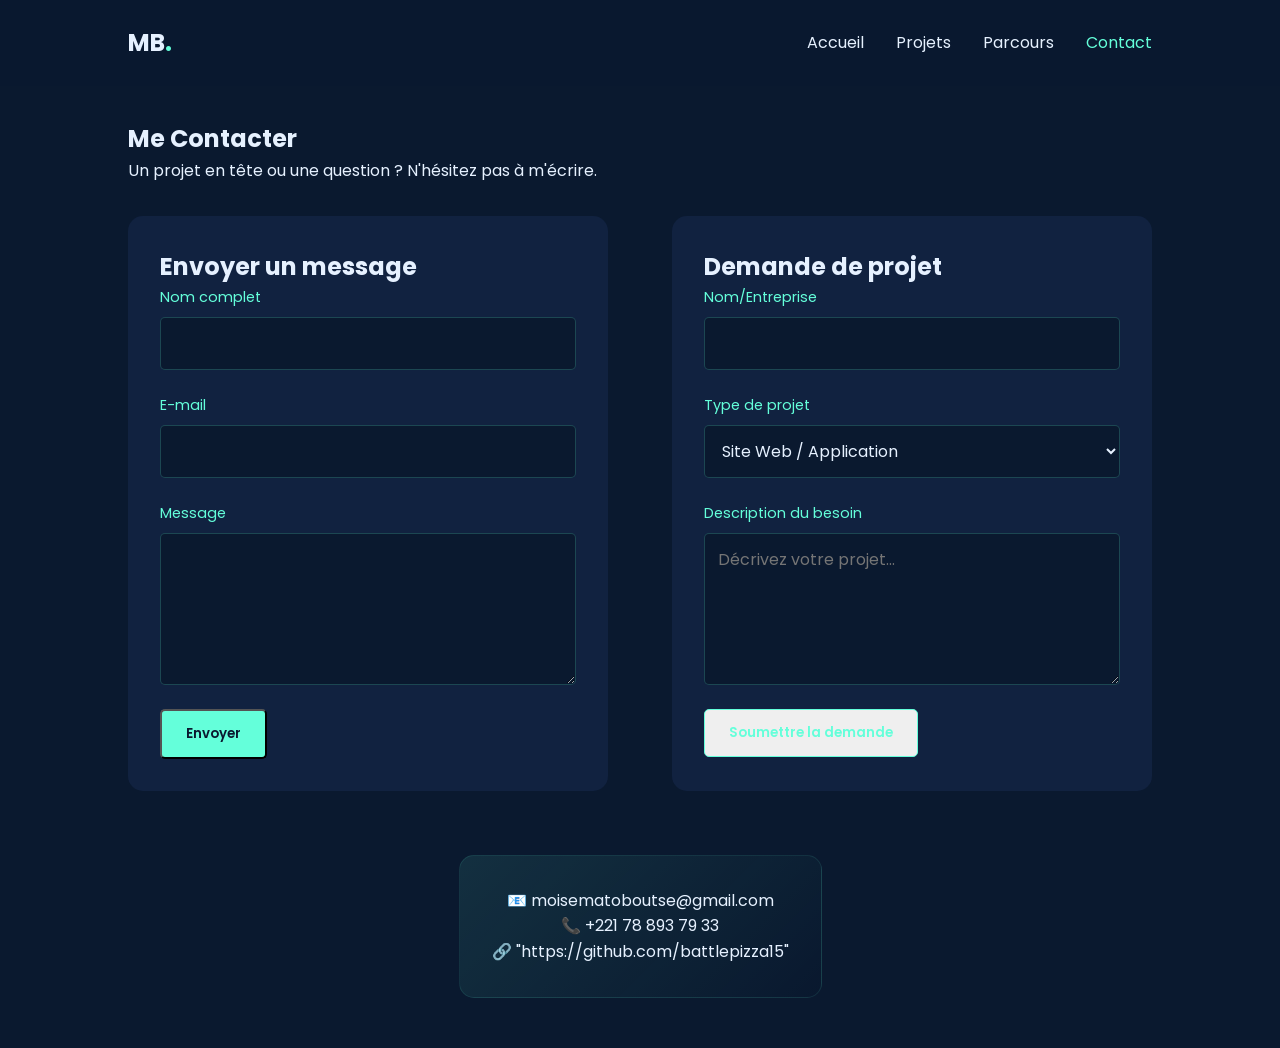
==== portfolio/pages/contact.html @ 06f2cec0 "portfolio complet" ====
<!DOCTYPE html>
<html lang="fr">
<head>
    <meta charset="UTF-8">
    <meta name="viewport" content="width=device-width, initial-scale=1.0">
    <title>Contact | Moise Bienvenue</title>
    <link href="https://fonts.googleapis.com/css2?family=Poppins:wght@300;400;600&display=swap" rel="stylesheet">
    <link rel="stylesheet" href="../css/style.css">
</head>
<body>

    <header>
        <nav class="navbar">
            <div class="logo">MB<span>.</span></div>
            <ul class="nav-links">
                <li><a href="../index.html">Accueil</a></li>
                <li><a href="projets.html">Projets</a></li>
                <li><a href="parcours.html">Parcours</a></li>
                <li><a href="contact.html" class="active">Contact</a></li>
            </ul>
        </nav>
    </header>

    <main class="container">
        <section class="contact-header">
            <h1>Me <span>Contacter</span></h1>
            <p>Un projet en tête ou une question ? N'hésitez pas à m'écrire.</p>
        </section>

        <div class="forms-wrapper">
            <section class="contact-form-section">
                <h2>Envoyer un message</h2>
                <form action="#">
                    <div class="form-group">
                        <label for="name">Nom complet</label>
                        <input type="text" id="name" required>
                    </div>
                    <div class="form-group">
                        <label for="email">E-mail</label>
                        <input type="email" id="email" required>
                    </div>
                    <div class="form-group">
                        <label for="message">Message</label>
                        <textarea id="message" rows="5" required></textarea>
                    </div>
                    <button type="submit" class="btn primary">Envoyer</button>
                </form>
            </section>

            <section class="project-request-section">
                <h2>Demande de projet</h2>
                <form action="#">
                    <div class="form-group">
                        <label for="client-name">Nom/Entreprise</label>
                        <input type="text" id="client-name" required>
                    </div>
                    <div class="form-group">
                        <label for="project-type">Type de projet</label>
                        <select id="project-type">
                            <option value="web">Site Web / Application</option>
                            <option value="mobile">Application Mobile</option>
                            <option value="autre">Autre</option>
                        </select>
                    </div>
                    <div class="form-group">
                        <label for="description">Description du besoin</label>
                        <textarea id="description" rows="5" placeholder="Décrivez votre projet..." required></textarea>
                    </div>
                    <button type="submit" class="btn secondary">Soumettre la demande</button>
                </form>
            </section>
        </div>

        <section class="contact-info">
            <div class="info-card">
                <p>📧 moisematoboutse@gmail.com</p>
                <p>📞 +221 78 893 79 33</p>
                <p>🔗 "https://github.com/battlepizza15" </p>
            </div>
        </section>
    </main>

</body>
</html>
---- portfolio/css/style.css ----
/* 1. Variables de couleurs (Basé sur ton identité visuelle) */
:root {
    --bg-dark: #0a192f;        /* Bleu nuit profond */
    --bg-accent: #112240;      /* Bleu légèrement plus clair pour les cartes */
    --text-main: #e6f1ff;      /* Blanc cassé pour le texte */
    --text-dim: #8892b0;       /* Gris-bleu pour les descriptions */
    --accent-color: #64ffda;   /* Couleur d'accent (turquoise ou rose selon ton choix) */
    --gradient: linear-gradient(135deg, #0a192f 0%, #172a45 100%);
}

/* 2. Reset et Base */
* {
    margin: 0;
    padding: 0;
    box-sizing: border-box;
    font-family: 'Poppins', sans-serif; 
}

body {
    background: var(--bg-dark);
    background-attachment: fixed;
    color: var(--text-main);
    line-height: 1.6;
    overflow-x: hidden;
}

header {
    padding: 1.5rem 10%;
    position: fixed;
    width: 100%;
    top: 0;
    background: rgba(10, 25, 47, 0.85);
    backdrop-filter: blur(10px);
    z-index: 1000;
}

.navbar {
    display: flex;
    justify-content: space-between;
    align-items: center;
}

.logo {
    font-size: 1.5rem;
    font-weight: 700;
}

.logo span { color: var(--accent-color); }

.nav-links {
    display: flex;
    list-style: none;
    gap: 2rem;
}

.nav-links a {
    text-decoration: none;
    color: var(--text-main);
    font-weight: 400;
    transition: color 0.3s;
}

.nav-links a:hover, .nav-links a.active {
    color: var(--accent-color);
}

.hero {
    height: 100vh;
    display: flex;
    align-items: center;
    padding: 0 10%;
    background: var(--gradient);
}

.hero-container {
    display: flex;
    align-items: center;
    gap: 4rem;
    width: 100%;
}

.hero-image img {
    width: 300px;
    height: 300px;
    border-radius: 50%;
    border: 4px solid var(--accent-color);
    object-fit: cover;
    box-shadow: 0 0 20px rgba(100, 255, 218, 0.2); /* Effet lumineux */
}

.hero-text h1 {
    font-size: 3rem;
    line-height: 1.1;
    margin-bottom: 1rem;
}

.hero-text span {
    color: var(--accent-color);
}

.hero-text h3 {
    color: var(--text-dim);
    margin-bottom: 1rem;
    letter-spacing: 2px;
}

.description {
    max-width: 600px;
    margin-bottom: 2rem;
    color: var(--text-dim);
}

.btn {
    padding: 0.8rem 1.5rem;
    border-radius: 5px;
    text-decoration: none;
    font-weight: 600;
    transition: 0.3s;
    display: inline-block;
}

.btn.primary {
    background: var(--accent-color);
    color: var(--bg-dark);
    margin-right: 1rem;
}

.btn.secondary {
    border: 1px solid var(--accent-color);
    color: var(--accent-color);
}

.btn:hover {
    transform: translateY(-3px);
    box-shadow: 0 5px 15px rgba(0,0,0,0.3);
}

@media (max-width: 768px) {
    .hero-container {
        flex-direction: column;
        text-align: center;
        padding-top: 100px;
    }

    .hero-text h1 { font-size: 2rem; }
    
    .nav-links { display: none; } 
}
/* --- Page Projets --- */
.container {
    padding: 120px 10% 50px; /* Espace pour le header fixe */
}

.projets-header {
    text-align: center;
    margin-bottom: 3rem;
}

/* Style de la barre de recherche */
.search-container {
    margin-top: 1.5rem;
}

.search-container input {
    width: 100%;
    max-width: 500px;
    padding: 0.8rem 1.5rem;
    border-radius: 25px;
    border: 1px solid var(--accent-color);
    background: var(--bg-accent);
    color: var(--text-main);
    outline: none;
}

/* Grille de projets (Flexbox/Grid) */
.projects-grid {
    display: grid;
    grid-template-columns: repeat(auto-fit, minmax(300px, 1fr)); /* Responsive automatique */
    gap: 2rem;
}

.project-card {
    background: var(--bg-accent);
    border-radius: 15px;
    padding: 1.5rem;
    transition: transform 0.3s ease;
    border-bottom: 3px solid transparent;
}

.project-card:hover {
    transform: translateY(-10px);
    border-color: var(--accent-color);
}

.tags {
    margin: 1rem 0;
}

.tags span {
    background: rgba(100, 255, 218, 0.1);
    color: var(--accent-color);
    padding: 0.2rem 0.8rem;
    border-radius: 15px;
    font-size: 0.8rem;
    margin-right: 5px;
}

.btn-link {
    color: var(--accent-color);
    text-decoration: none;
    font-size: 0.9rem;
    font-weight: 600;
}
/* --- Page Parcours --- */
.timeline-section, .skills-section, .certifs-section {
    margin-bottom: 4rem;
}

.timeline {
    border-left: 2px solid var(--accent-color);
    padding-left: 2rem;
    margin-top: 2rem;
}

.timeline-item {
    position: relative;
    margin-bottom: 2rem;
}

.timeline-item::before {
    content: '';
    position: absolute;
    left: -2.45rem;
    top: 5px;
    width: 12px;
    height: 12px;
    background: var(--accent-color);
    border-radius: 50%;
}

.timeline-item .date {
    font-weight: 600;
    color: var(--accent-color);
    font-size: 0.9rem;
}

/* Grille de compétences */
.skills-grid {
    display: grid;
    grid-template-columns: repeat(auto-fill, minmax(150px, 1fr));
    gap: 1rem;
    margin-top: 2rem;
}

.skill-card {
    background: var(--bg-accent);
    padding: 1rem;
    text-align: center;
    border-radius: 10px;
    font-size: 0.9rem;
    border: 1px solid rgba(100, 255, 218, 0.1);
    transition: 0.3s;
}

.skill-card:hover {
    background: rgba(100, 255, 218, 0.1);
    transform: scale(1.05);
}

.certifs-list {
    list-style: none;
    margin-top: 1.5rem;
}

.certifs-list li {
    background: var(--bg-accent);
    margin-bottom: 0.5rem;
    padding: 0.8rem 1.5rem;
    border-radius: 5px;
    display: flex;
    align-items: center;
}

.certifs-list li::before {
    content: '🏆';
    margin-right: 10px;
}
/* --- Page Contact --- */
.forms-wrapper {
    display: flex;
    gap: 4rem;
    margin-top: 2rem;
    flex-wrap: wrap; /* Pour le mobile */
}

.contact-form-section, .project-request-section {
    flex: 1;
    min-width: 300px;
    background: var(--bg-accent);
    padding: 2rem;
    border-radius: 15px;
}

.form-group {
    margin-bottom: 1.5rem;
    display: flex;
    flex-direction: column;
}

.form-group label {
    margin-bottom: 0.5rem;
    font-size: 0.9rem;
    color: var(--accent-color);
}

.form-group input, .form-group textarea, .form-group select {
    padding: 0.8rem;
    border-radius: 5px;
    border: 1px solid rgba(100, 255, 218, 0.2);
    background: var(--bg-dark);
    color: var(--text-main);
    font-size: 1rem;
}

.form-group input:focus, .form-group textarea:focus {
    outline: none;
    border-color: var(--accent-color);
}

.contact-info {
    margin-top: 4rem;
    text-align: center;
}

.info-card {
    display: inline-block;
    padding: 2rem;
    background: linear-gradient(135deg, rgba(100, 255, 218, 0.1) 0%, transparent 100%);
    border-radius: 15px;
    border: 1px solid rgba(100, 255, 218, 0.1);
}
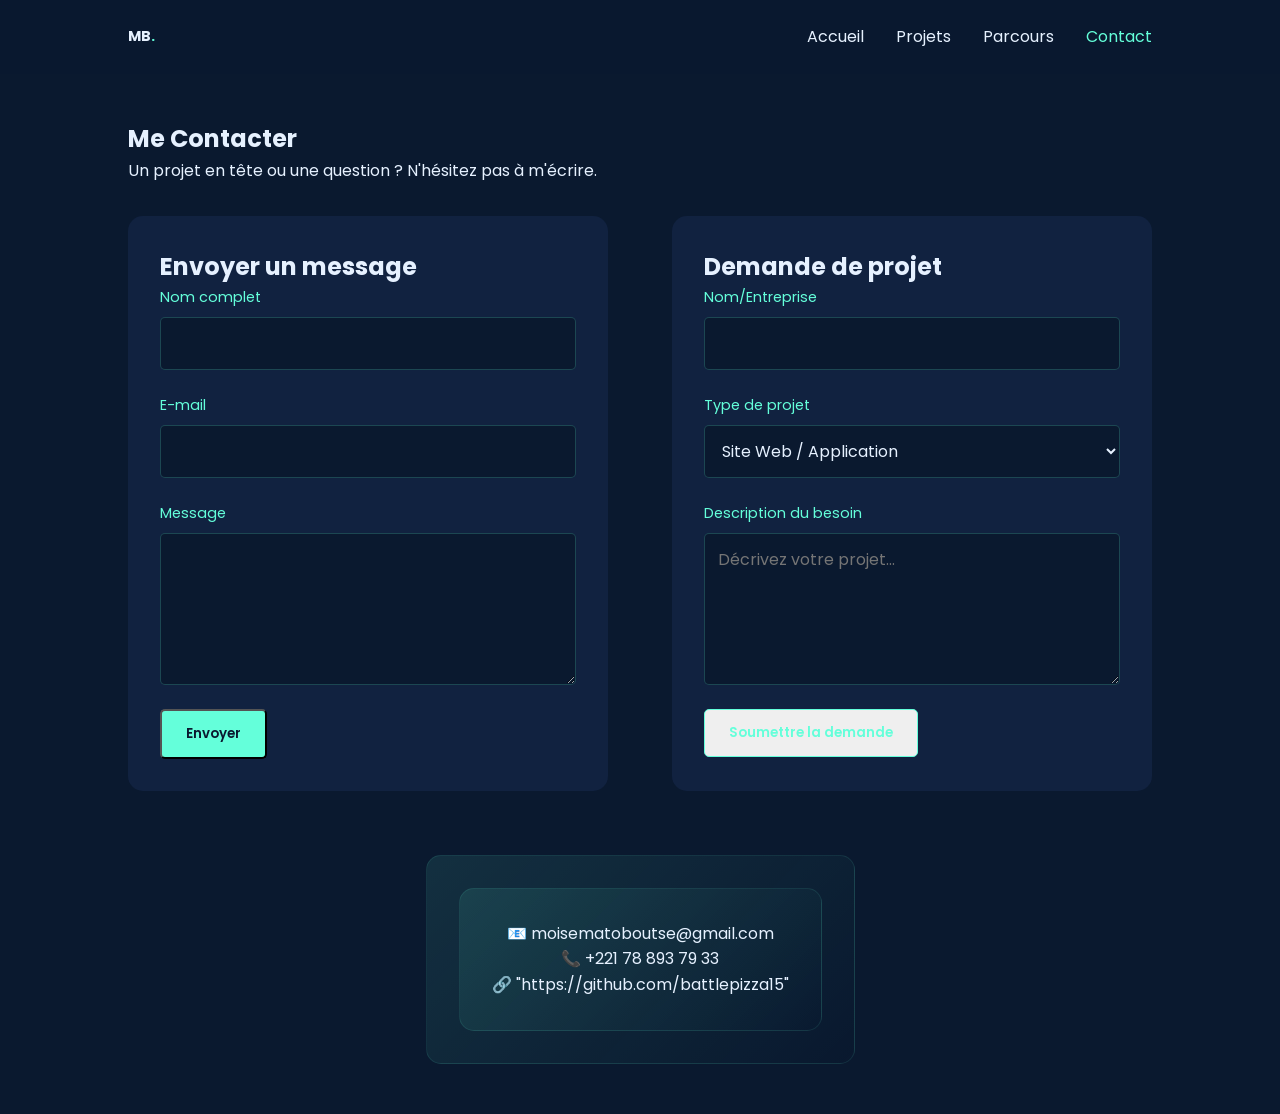
==== commit 2620c91d: "Update contact.html" ====
--- a/portfolio/pages/contact.html
+++ b/portfolio/pages/contact.html
@@ -73,12 +73,26 @@
 
         <section class="contact-info">
             <div class="info-card">
-                <p>📧 moisematoboutse@gmail.com</p>
-                <p>📞 +221 78 893 79 33</p>
-                <p>🔗 "https://github.com/battlepizza15" </p>
+              <div class="info-card">
+    <p>
+        <a href="mailto:moisematoboutse@gmail.com" style="text-decoration: none; color: inherit;">
+            📧 moisematoboutse@gmail.com
+        </a>
+    </p>
+    <p>
+        <a href="tel:+221788937933" style="text-decoration: none; color: inherit;">
+            📞 +221 78 893 79 33
+        </a>
+    </p>
+    <p>
+        <a href="https://github.com/battlepizza15" target="_blank" style="text-decoration: none; color: inherit;">
+            🔗 "https://github.com/battlepizza15"
+        </a>
+    </p>
+</div>
             </div>
         </section>
     </main>
 
 </body>
-</html>+</html>
--- a/portfolio/css/style.css
+++ b/portfolio/css/style.css
@@ -1,4 +1,3 @@
-/* 1. Variables de couleurs (Basé sur ton identité visuelle) */
 :root {
     --bg-dark: #0a192f;        /* Bleu nuit profond */
     --bg-accent: #112240;      /* Bleu légèrement plus clair pour les cartes */
@@ -9,7 +8,7 @@
 }
 
 /* 2. Reset et Base */
-* {
+*{ 
     margin: 0;
     padding: 0;
     box-sizing: border-box;
@@ -17,11 +16,23 @@
 }
 
 body {
-    background: var(--bg-dark);
-    background-attachment: fixed;
-    color: var(--text-main);
+   
+    margin: 0;
+    display: flex;
+    flex-direction: column;
+    min-height: 100vh;
+    background:var(--bg-dark)
+    background-attachment fixed;
+    color:var(--text-main);
     line-height: 1.6;
     overflow-x: hidden;
+    background-color: #0a192f;
+    color: #e6f1ff;
+
+}
+
+section {
+    flex: 1;
 }
 
 header {
@@ -41,7 +52,7 @@
 }
 
 .logo {
-    font-size: 1.5rem;
+    font-size: 0.9rem;
     font-weight: 700;
 }
 
@@ -139,7 +150,7 @@
     .hero-container {
         flex-direction: column;
         text-align: center;
-        padding-top: 100px;
+        padding-top: 20px;
     }
 
     .hero-text h1 { font-size: 2rem; }
@@ -224,7 +235,7 @@
 
 .timeline-item {
     position: relative;
-    margin-bottom: 2rem;
+    margin-bottom: 1.5rem;
 }
 
 .timeline-item::before {
@@ -338,4 +349,50 @@
     background: linear-gradient(135deg, rgba(100, 255, 218, 0.1) 0%, transparent 100%);
     border-radius: 15px;
     border: 1px solid rgba(100, 255, 218, 0.1);
-}+}
+/* --- UNIQUEMENT POUR LE TÉLÉPHONE (Ajout en bas du fichier) --- */
+
+@media (max-width: 568px) {
+    /* 1. La Barre de Navigation */
+    header {
+        padding: 0.8rem 5%; /* On gagne de la place */
+    }
+
+    .navbar {
+        flex-direction: column; /* Le logo au-dessus, le menu en dessous */
+        gap: 0.5rem;
+    }
+
+    .nav-links {
+        display: flex; /* On s'assure qu'ils restent visibles */
+        gap: 0.8rem; /* On serre un peu les liens */
+        font-size: 0.75rem; /* Et on les réduit un peu */
+    }
+
+    /* 2. Le Titre de la Page */
+    .container h1 {
+        font-size: 0.7rem; /* Un titre moins énorme sur mobile */
+        margin-bottom: 0.5rem;
+    }
+
+    .description {
+        font-size: 0.8rem; /* Texte de description un poil plus petit */
+        margin-bottom: 1.5rem;
+    }
+
+    /* 3. La Grille de Projets (CRUCIAL) */
+    .projects-grid {
+        display: grid;
+        grid-template-columns: 1fr; /* Force UNE SEULE colonne */
+        gap: 1.5rem; /* Un peu d'espace entre les cartes empilées */
+    }
+
+    /* 4. Les Cartes de Projets */
+    .project-card {
+        padding: 1rem; /* On serre un peu le padding intérieur */
+    }
+
+    .tags span {
+        font-size: 0.7rem; /* Et on réduit la taille des tags */
+    }
+}
